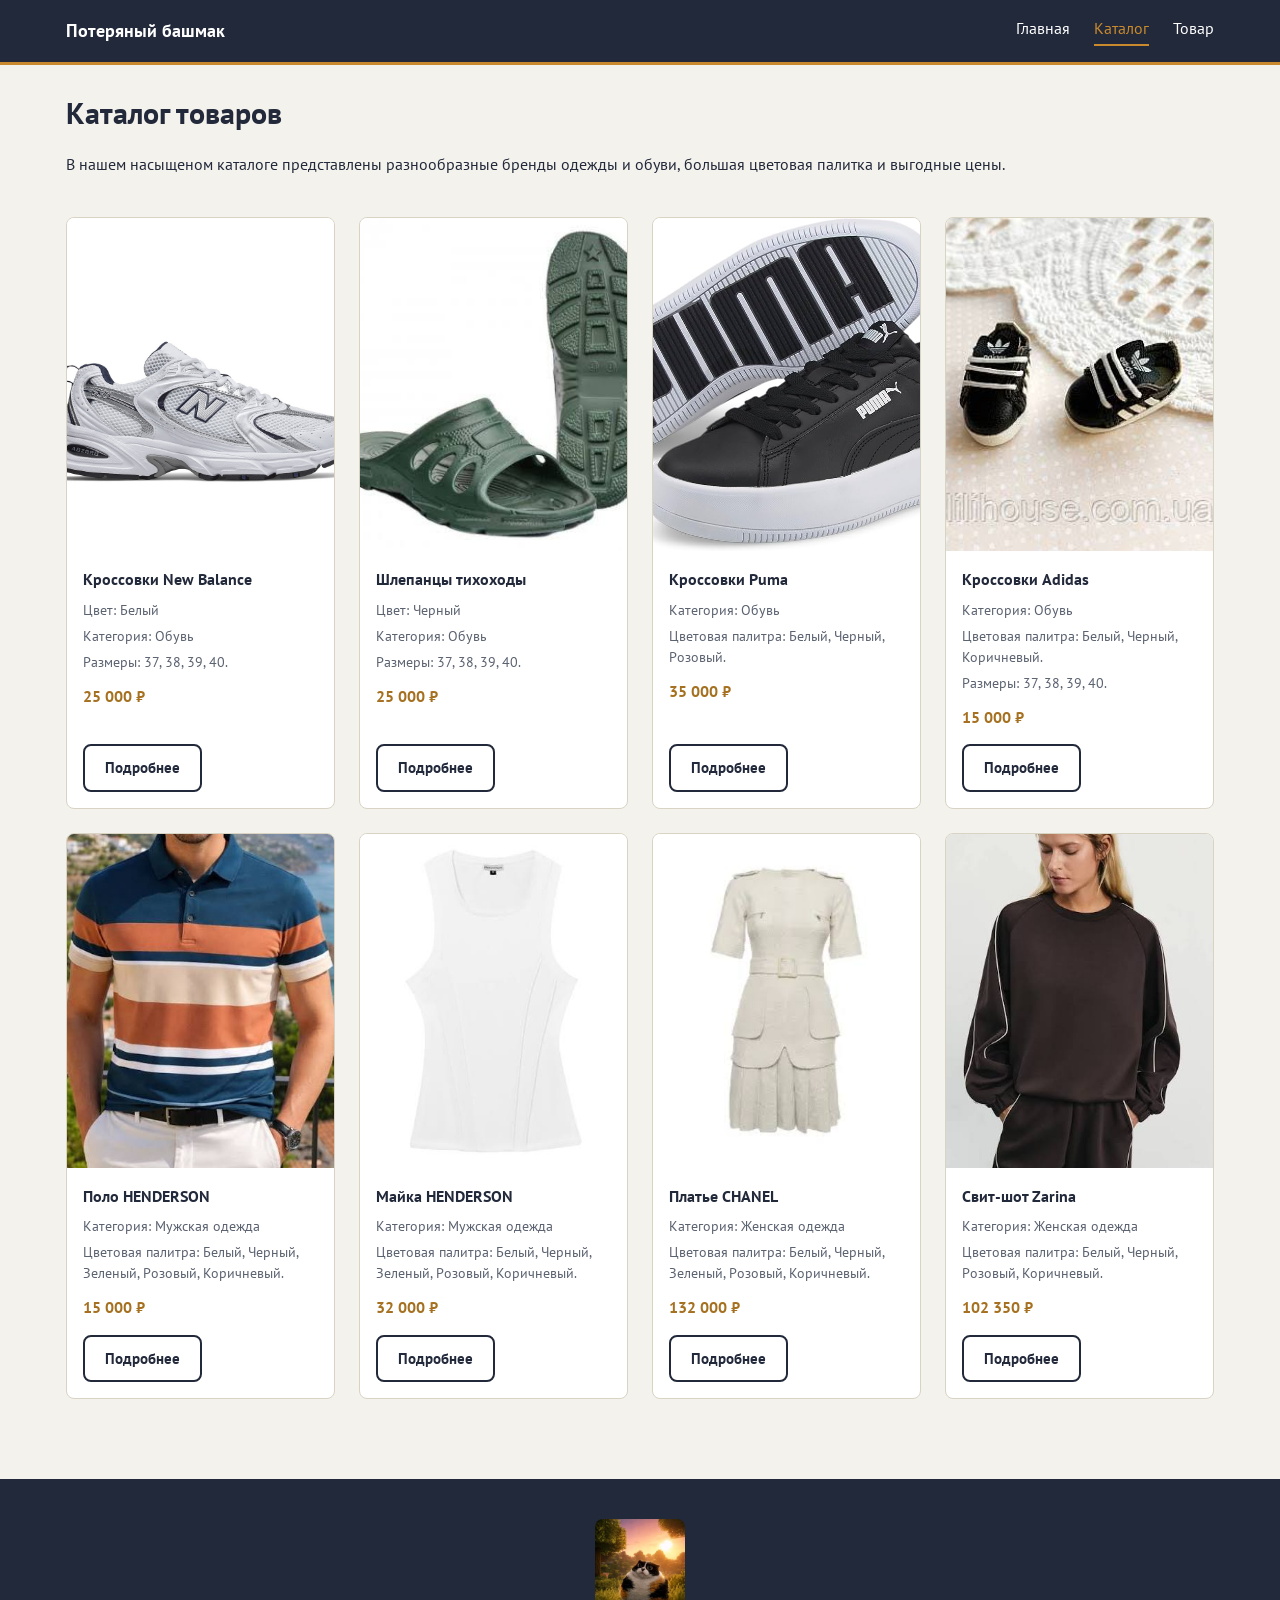
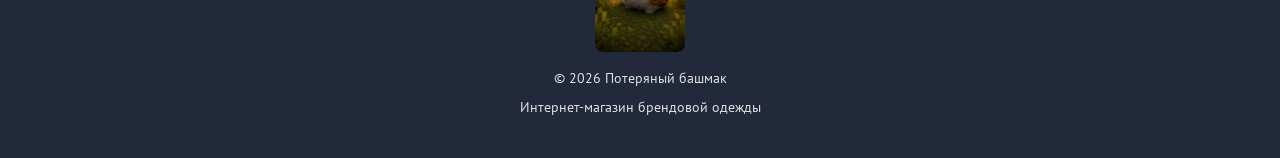
==== pages/catalog.html @ 73ab65d9 "Упрощение стиля (один акцентный цвет, шрифт PT Sans), отдельная карточка-файл на каждый товар, перек" ====
<!DOCTYPE html>
<html lang="ru">
<head>
    <meta charset="UTF-8">
    <meta name="viewport" content="width=device-width, initial-scale=1.0">
    <title>Каталог товаров — Потеряный башмак</title>
    <link rel="preconnect" href="https://fonts.googleapis.com">
    <link rel="preconnect" href="https://fonts.gstatic.com" crossorigin>
    <link rel="stylesheet" href="../css/style.css">
</head>
<body>
<header class="site-header">
    <div class="container">
        <div>
            <a href="../index.html" class="site-header__logo">Потеряный башмак</a>
        </div>

        <nav class="site-header__nav">
            <a href="../index.html" class="site-header__link">Главная</a>
            <a href="catalog.html" class="site-header__link site-header__link--active">Каталог</a>
            <a href="product-new-balance.html" class="site-header__link">Товар</a>
        </nav>
    </div>
</header>

<main>
    <section class="catalog-intro">
        <div class="container">
            <h1>Каталог товаров</h1>
            <p>
                В нашем насыщеном каталоге представлены разнообразные бренды одежды и обуви,
                большая цветовая палитка и выгодные цены.
            </p>
        </div>
    </section>

    <div class="container">
        <div class="catalog__grid">

            <article class="product-tile">
                <img src="../images/new_balance.jpg" alt="Кроссовки New Balance" class="product-tile__image">
                <div class="product-tile__body">
                    <h2 class="product-tile__title">Кроссовки New Balance</h2>
                    <p class="product-tile__meta">Цвет: Белый</p>
                    <p class="product-tile__meta">Категория: Обувь</p>
                    <p class="product-tile__meta">Размеры: 37, 38, 39, 40.</p>
                    <p class="product-tile__price">25 000 ₽</p>
                    <a href="product-new-balance.html" class="btn btn--outline product-tile__link">Подробнее</a>
                </div>
            </article>

            <article class="product-tile">
                <img src="../images/arm.jpg" alt="Шлепанцы тихоходы" class="product-tile__image">
                <div class="product-tile__body">
                    <h2 class="product-tile__title">Шлепанцы тихоходы</h2>
                    <p class="product-tile__meta">Цвет: Черный</p>
                    <p class="product-tile__meta">Категория: Обувь</p>
                    <p class="product-tile__meta">Размеры: 37, 38, 39, 40.</p>
                    <p class="product-tile__price">25 000 ₽</p>
                    <a href="product-tihohod.html" class="btn btn--outline product-tile__link">Подробнее</a>
                </div>
            </article>

            <article class="product-tile">
                <img src="../images/puma.jpg" alt="Кроссовки Puma" class="product-tile__image">
                <div class="product-tile__body">
                    <h2 class="product-tile__title">Кроссовки Puma</h2>
                    <p class="product-tile__meta">Категория: Обувь</p>
                    <p class="product-tile__meta">Цветовая палитра: Белый, Черный, Розовый.</p>
                    <p class="product-tile__price">35 000 ₽</p>
                    <a href="product-puma.html" class="btn btn--outline product-tile__link">Подробнее</a>
                </div>
            </article>

            <article class="product-tile">
                <img src="../images/adidas.jpg" alt="Кроссовки Adidas" class="product-tile__image">
                <div class="product-tile__body">
                    <h2 class="product-tile__title">Кроссовки Adidas</h2>
                    <p class="product-tile__meta">Категория: Обувь</p>
                    <p class="product-tile__meta">Цветовая палитра: Белый, Черный, Коричневый.</p>
                    <p class="product-tile__meta">Размеры: 37, 38, 39, 40.</p>
                    <p class="product-tile__price">15 000 ₽</p>
                    <a href="product-adidas.html" class="btn btn--outline product-tile__link">Подробнее</a>
                </div>
            </article>

            <article class="product-tile">
                <img src="../images/HENDERSON.jpg" alt="Поло HENDERSON" class="product-tile__image">
                <div class="product-tile__body">
                    <h2 class="product-tile__title">Поло HENDERSON</h2>
                    <p class="product-tile__meta">Категория: Мужская одежда</p>
                    <p class="product-tile__meta">Цветовая палитра: Белый, Черный, Зеленый, Розовый, Коричневый.</p>
                    <p class="product-tile__price">15 000 ₽</p>
                    <a href="product-henderson-polo.html" class="btn btn--outline product-tile__link">Подробнее</a>
                </div>
            </article>

            <article class="product-tile">
                <img src="../images/HENDERSON2.jpg" alt="Майка HENDERSON" class="product-tile__image">
                <div class="product-tile__body">
                    <h2 class="product-tile__title">Майка HENDERSON</h2>
                    <p class="product-tile__meta">Категория: Мужская одежда</p>
                    <p class="product-tile__meta">Цветовая палитра: Белый, Черный, Зеленый, Розовый, Коричневый.</p>
                    <p class="product-tile__price">32 000 ₽</p>
                    <a href="product-henderson-tank.html" class="btn btn--outline product-tile__link">Подробнее</a>
                </div>
            </article>

            <article class="product-tile">
                <img src="../images/CHANEL.jpg" alt="Платье CHANEL" class="product-tile__image">
                <div class="product-tile__body">
                    <h2 class="product-tile__title">Платье CHANEL</h2>
                    <p class="product-tile__meta">Категория: Женская одежда</p>
                    <p class="product-tile__meta">Цветовая палитра: Белый, Черный, Зеленый, Розовый, Коричневый.</p>
                    <p class="product-tile__price">132 000 ₽</p>
                    <a href="product-chanel.html" class="btn btn--outline product-tile__link">Подробнее</a>
                </div>
            </article>

            <article class="product-tile">
                <img src="../images/ZARINA.jpg" alt="Свит-шот Zarina" class="product-tile__image">
                <div class="product-tile__body">
                    <h2 class="product-tile__title">Свит-шот Zarina</h2>
                    <p class="product-tile__meta">Категория: Женская одежда</p>
                    <p class="product-tile__meta">Цветовая палитра: Белый, Черный, Розовый, Коричневый.</p>
                    <p class="product-tile__price">102 350 ₽</p>
                    <a href="product-zarina.html" class="btn btn--outline product-tile__link">Подробнее</a>
                </div>
            </article>

        </div>
    </div>
</main>

<footer class="site-footer">
    <div class="container">
        <img src="../images/kotost.jpg" alt="Котость" class="site-footer__mascot">
        <p>© 2026 Потеряный башмак</p>
        <p>Интернет-магазин брендовой одежды</p>
    </div>
</footer>
</body>
</html>
---- css/style.css ----
/* ==========================================================================
   Потеряный башмак — единый файл стилей (ЛР2: адаптивная CSS3-вёрстка)
   Вариант 3. Индивидуальное задание: переключатель размеров на Flexbox.

   Шрифт: PT Sans (Google Fonts, дизайнер — ParaType / А. Королькова)
   https://fonts.google.com/specimen/PT+Sans — свободная лицензия SIL OFL.
   ========================================================================== */

@import url('https://fonts.googleapis.com/css2?family=PT+Sans:wght@400;700&display=swap');

/* ---------- CSS-переменные ---------- */
:root {
  --color-ink: #22293a;      /* текст, шапка, подвал */
  --color-bg: #f4f2ec;       /* фон страницы */
  --color-surface: #ffffff;  /* фон карточек */
  --color-line: #d9d3c4;     /* границы */
  --color-muted: #5b6270;    /* второстепенный текст */
  --color-accent: #c98a2e;   /* единственный акцентный цвет */
  --color-accent-dark: #a5701f;

  --font-main: 'PT Sans', Arial, sans-serif;

  --space-xs: 0.5rem;
  --space-sm: 1rem;
  --space-md: 1.5rem;
  --space-lg: 2.5rem;

  --radius: 8px;
  --transition: 150ms ease;
  --content-width: 1180px;
}

/* ---------- Сброс и база ---------- */
*, *::before, *::after { box-sizing: border-box; }

body {
  margin: 0;
  font-family: var(--font-main);
  color: var(--color-ink);
  background: var(--color-bg);
  line-height: 1.55;
}

h1, h2, h3 { font-family: var(--font-main); font-weight: 700; margin: 0 0 var(--space-sm); }
h1 { font-size: 1.9rem; }
h2 { font-size: 1.3rem; }
h3 { font-size: 1.05rem; }

p { margin: 0 0 var(--space-sm); }
img { max-width: 100%; height: auto; display: block; }
a { color: inherit; }
ul { margin: 0; padding: 0; list-style: none; }
table { border-collapse: collapse; width: 100%; }

.container {
  width: 100%;
  max-width: var(--content-width);
  margin-inline: auto;
  padding-inline: var(--space-sm);
}

/* ---------- Кнопки ---------- */
.btn {
  display: inline-block;
  font-family: var(--font-main);
  font-weight: 700;
  font-size: 0.95rem;
  text-decoration: none;
  padding: 0.65em 1.3em;
  border-radius: var(--radius);
  border: 2px solid var(--color-accent);
  cursor: pointer;
  transition: background-color var(--transition), color var(--transition), transform var(--transition);
}

.btn--primary { background: var(--color-accent); color: var(--color-ink); }
.btn--primary:hover { background: var(--color-accent-dark); transform: translateY(-2px); }

.btn--outline { background: transparent; border-color: var(--color-ink); color: var(--color-ink); }
.btn--outline:hover { background: var(--color-ink); border-color: var(--color-ink); color: var(--color-bg); transform: translateY(-2px); }

.btn:focus-visible, a:focus-visible { outline: 2px solid var(--color-accent-dark); outline-offset: 2px; }

/* ==========================================================================
   Шапка (Flexbox)
   ========================================================================== */
.site-header {
  background: var(--color-ink);
  border-bottom: 3px solid var(--color-accent);
}

.site-header .container {
  display: flex;
  flex-wrap: wrap;
  align-items: center;
  justify-content: space-between;
  gap: var(--space-xs) var(--space-md);
  padding-block: var(--space-sm);
}

.site-header__logo {
  font-weight: 700;
  font-size: 1.1rem;
  text-decoration: none;
  color: #ffffff;
}

.site-header__nav { display: flex; flex-wrap: wrap; gap: var(--space-md); }

.site-header__link {
  text-decoration: none;
  color: #ffffff;
  font-weight: 400;
  padding-bottom: 3px;
  border-bottom: 2px solid transparent;
  transition: color var(--transition), border-color var(--transition);
}

.site-header__link:hover,
.site-header__link--active {
  color: var(--color-accent);
  border-color: var(--color-accent);
}

/* ==========================================================================
   Главная — hero и категории
   ========================================================================== */
.hero { padding-block: var(--space-lg); }
.hero__text { color: var(--color-muted); max-width: 60ch; }

.categories { padding-block: var(--space-md) var(--space-lg); }
.categories__title { margin-bottom: var(--space-md); }

.categories__grid {
  display: grid;
  grid-template-columns: repeat(auto-fit, minmax(220px, 1fr));
  gap: var(--space-md);
}

.category-card {
  background: var(--color-surface);
  border: 1px solid var(--color-line);
  border-radius: var(--radius);
  padding: var(--space-md);
  transition: transform var(--transition), box-shadow var(--transition);
}

.category-card:hover {
  transform: translateY(-3px);
  box-shadow: 0 6px 14px rgba(34, 41, 58, 0.08);
}

.category-card__title { margin-bottom: var(--space-xs); }
.category-card__text { color: var(--color-muted); font-size: 0.95rem; }

/* ==========================================================================
   Каталог — CSS Grid (1 → 2 → 4 колонки)
   ========================================================================== */
.catalog-intro { padding-block: var(--space-md); }

.catalog__grid {
  display: grid;
  grid-template-columns: 1fr;
  gap: var(--space-md);
  padding-bottom: var(--space-lg);
}

@media (min-width: 768px) {
  .catalog__grid { grid-template-columns: repeat(2, 1fr); }
}

@media (min-width: 1100px) {
  .catalog__grid { grid-template-columns: repeat(4, 1fr); }
}

.product-tile {
  display: flex;
  flex-direction: column;
  background: var(--color-surface);
  border: 1px solid var(--color-line);
  border-radius: var(--radius);
  overflow: hidden;
  transition: transform var(--transition), box-shadow var(--transition);
}

.product-tile:hover {
  transform: translateY(-3px);
  box-shadow: 0 6px 14px rgba(34, 41, 58, 0.08);
}

.product-tile__image { width: 100%; aspect-ratio: 4 / 5; object-fit: cover; }

.product-tile__body {
  padding: var(--space-sm);
  display: flex;
  flex-direction: column;
  gap: 0.3rem;
  flex-grow: 1;
}

.product-tile__title { font-size: 1rem; margin-bottom: 0.2rem; }
.product-tile__meta { margin: 0; font-size: 0.85rem; color: var(--color-muted); }
.product-tile__price { margin: 0.4rem 0 0.6rem; font-weight: 700; color: var(--color-accent-dark); }
.product-tile__link { margin-top: auto; align-self: flex-start; }

/* ==========================================================================
   Карточка товара (mobile-first, строка с 768px)
   ========================================================================== */
.product-card {
  display: flex;
  flex-direction: column;
  gap: var(--space-md);
  background: var(--color-surface);
  border: 1px solid var(--color-line);
  border-radius: var(--radius);
  padding: var(--space-md);
}

@media (min-width: 768px) {
  .product-card { flex-direction: row; align-items: flex-start; }
  .product-card__media { flex: 0 0 38%; }
  .product-card__body { flex: 1 1 auto; min-width: 0; }
}

.product-card__image { width: 100%; aspect-ratio: 4 / 5; object-fit: cover; border-radius: var(--radius); }

.product-card__title {
  position: relative;
  padding-bottom: var(--space-xs);
  margin-bottom: var(--space-sm);
  border-bottom: 3px solid var(--color-accent);
  display: inline-block;
}

.product-card__price strong { color: var(--color-accent-dark); }
.product-card__desc { color: var(--color-muted); }
.product-card__subtitle { margin-top: var(--space-md); }

.product-card__actions {
  display: flex;
  flex-wrap: wrap;
  gap: var(--space-sm);
  margin-top: var(--space-md);
}

/* ---------- Переключатель размеров (Flexbox, индивидуальное задание) ---------- */
.size-switcher { margin: var(--space-sm) 0; }

.size-switcher__label {
  display: block;
  font-size: 0.9rem;
  font-weight: 700;
  color: var(--color-muted);
  margin-bottom: 0.5rem;
}

.size-switcher__options { display: flex; flex-wrap: wrap; gap: 0.5rem; }

.size-switcher__input {
  position: absolute;
  opacity: 0;
  width: 1px;
  height: 1px;
  overflow: hidden;
}

.size-switcher__pill {
  display: inline-flex;
  align-items: center;
  justify-content: center;
  min-width: 2.4em;
  padding: 0.4em 0.6em;
  border: 2px solid var(--color-line);
  border-radius: var(--radius);
  font-weight: 700;
  color: var(--color-ink);
  cursor: pointer;
  transition: border-color var(--transition), background-color var(--transition), color var(--transition);
}

.size-switcher__pill:hover { border-color: var(--color-accent); }

.size-switcher__input:checked + .size-switcher__pill {
  background: var(--color-ink);
  border-color: var(--color-ink);
  color: var(--color-accent);
}

.size-switcher__input:focus-visible + .size-switcher__pill {
  outline: 2px solid var(--color-accent-dark);
  outline-offset: 2px;
}

/* ---------- Таблица характеристик (зебра) ---------- */
.table-scroll { width: 100%; overflow-x: auto; }
.spec-table { font-size: 0.92rem; min-width: 320px; }

.spec-table th {
  background: var(--color-ink);
  color: #ffffff;
  text-align: left;
  padding: 0.6em 0.8em;
  font-weight: 700;
}

.spec-table td { padding: 0.6em 0.8em; border-bottom: 1px solid var(--color-line); }
.spec-table tr:nth-child(even) { background: var(--color-bg); }
.spec-table tr:nth-child(odd)  { background: var(--color-surface); }

/* ---------- Список преимуществ ---------- */
.advantages { display: flex; flex-direction: column; gap: 0.4rem; }

.advantages__item {
  position: relative;
  padding-left: 1.3em;
  color: var(--color-muted);
}

.advantages__item::before {
  content: '✓';
  position: absolute;
  left: 0;
  color: var(--color-accent-dark);
  font-weight: 700;
}

/* ==========================================================================
   Подвал
   ========================================================================== */
.site-footer { background: var(--color-ink); margin-top: var(--space-lg); }

.site-footer .container {
  padding-block: var(--space-lg);
  display: flex;
  flex-direction: column;
  align-items: center;
  gap: var(--space-xs);
  text-align: center;
}

.site-footer__mascot { width: 90px; border-radius: var(--radius); margin-bottom: var(--space-xs); }
.site-footer p { margin: 0; font-size: 0.85rem; color: #ffffff; opacity: 0.85; }

@media (prefers-reduced-motion: reduce) {
  * { transition: none !important; }
}
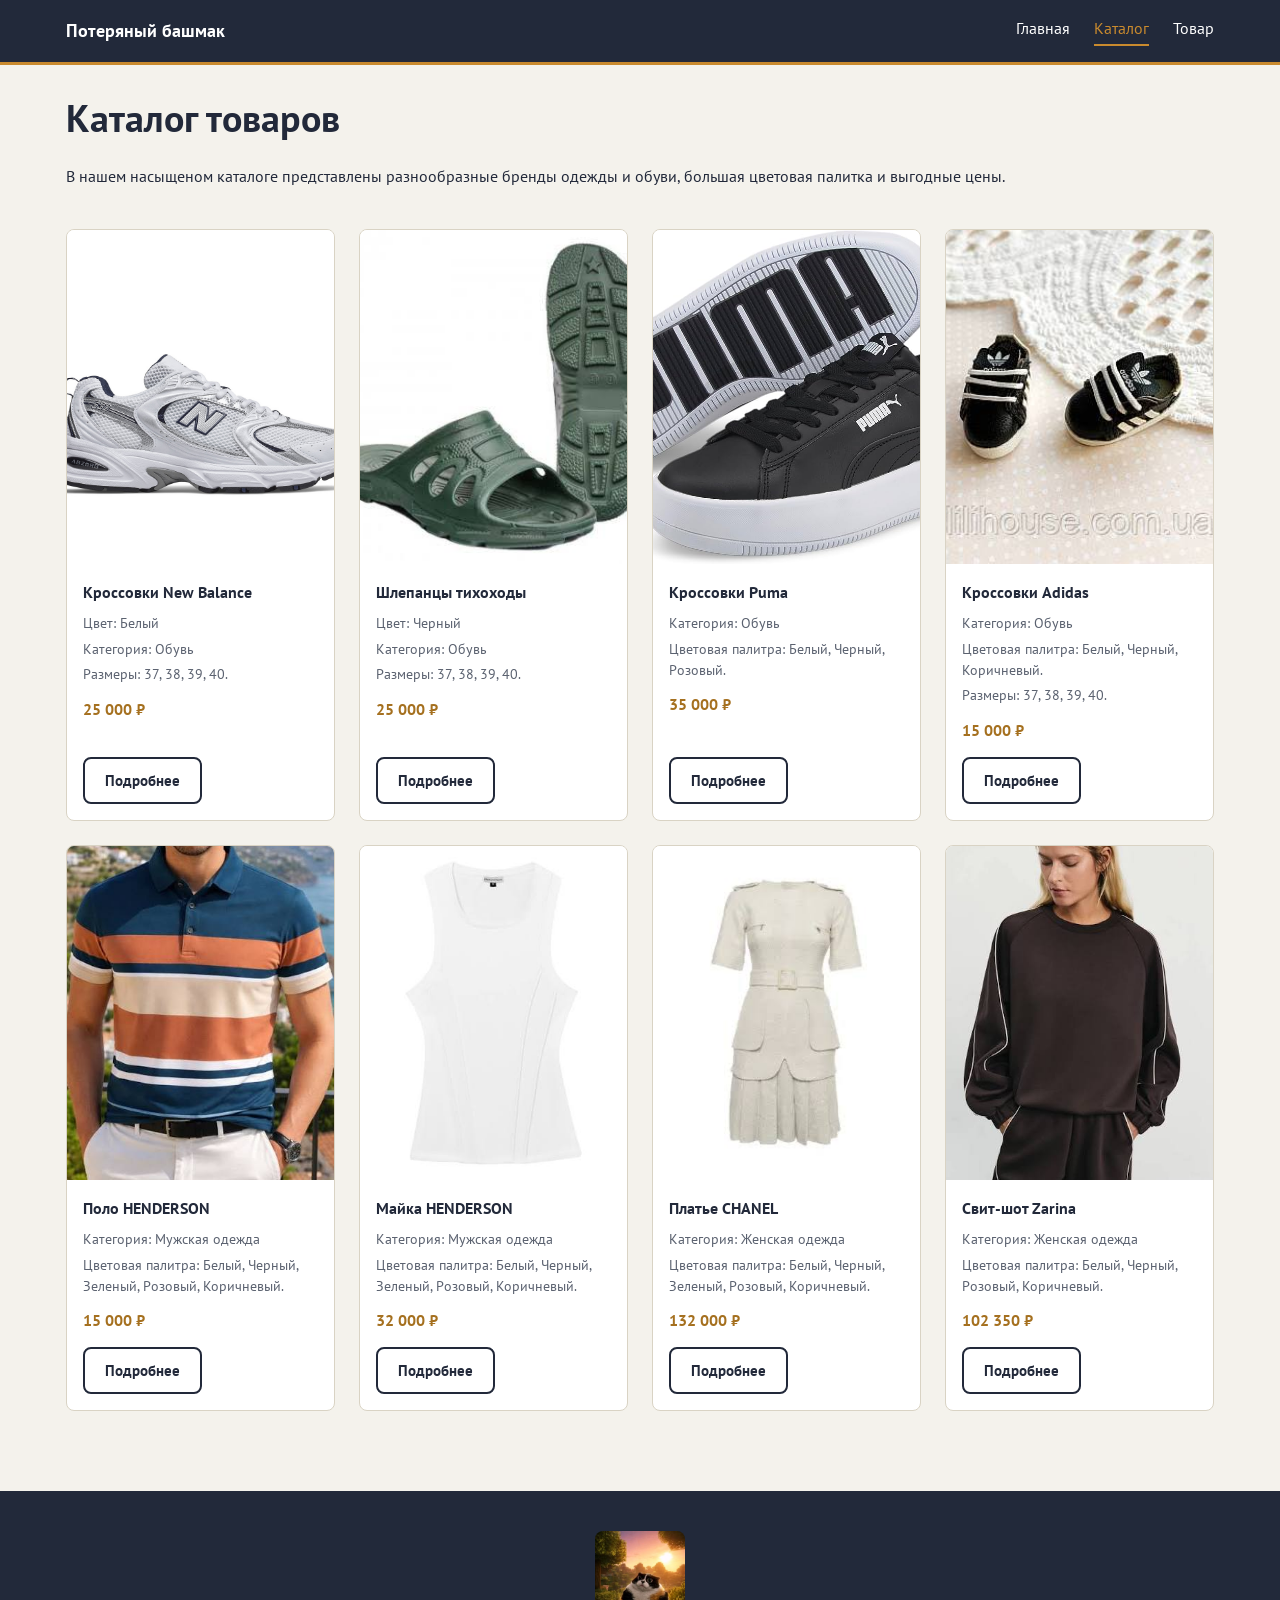
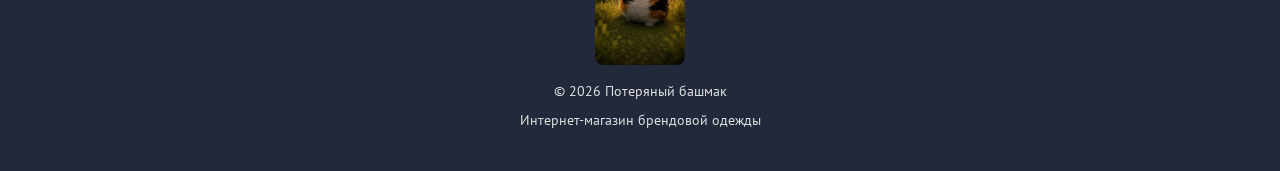
==== commit d9cb76f8: "Приведение к структуре ЛР2: единый product.html (3 страницы), Grid каталога на auto-fill/minmax без " ====
--- a/pages/catalog.html
+++ b/pages/catalog.html
@@ -18,7 +18,7 @@
         <nav class="site-header__nav">
             <a href="../index.html" class="site-header__link">Главная</a>
             <a href="catalog.html" class="site-header__link site-header__link--active">Каталог</a>
-            <a href="product-new-balance.html" class="site-header__link">Товар</a>
+            <a href="product.html" class="site-header__link">Товар</a>
         </nav>
     </div>
 </header>
@@ -45,7 +45,7 @@
                     <p class="product-tile__meta">Категория: Обувь</p>
                     <p class="product-tile__meta">Размеры: 37, 38, 39, 40.</p>
                     <p class="product-tile__price">25 000 ₽</p>
-                    <a href="product-new-balance.html" class="btn btn--outline product-tile__link">Подробнее</a>
+                    <a href="product.html#new-balance" class="btn btn--outline product-tile__link">Подробнее</a>
                 </div>
             </article>
 
@@ -57,7 +57,7 @@
                     <p class="product-tile__meta">Категория: Обувь</p>
                     <p class="product-tile__meta">Размеры: 37, 38, 39, 40.</p>
                     <p class="product-tile__price">25 000 ₽</p>
-                    <a href="product-tihohod.html" class="btn btn--outline product-tile__link">Подробнее</a>
+                    <a href="product.html#tihohod" class="btn btn--outline product-tile__link">Подробнее</a>
                 </div>
             </article>
 
@@ -68,7 +68,7 @@
                     <p class="product-tile__meta">Категория: Обувь</p>
                     <p class="product-tile__meta">Цветовая палитра: Белый, Черный, Розовый.</p>
                     <p class="product-tile__price">35 000 ₽</p>
-                    <a href="product-puma.html" class="btn btn--outline product-tile__link">Подробнее</a>
+                    <a href="product.html#puma" class="btn btn--outline product-tile__link">Подробнее</a>
                 </div>
             </article>
 
@@ -80,7 +80,7 @@
                     <p class="product-tile__meta">Цветовая палитра: Белый, Черный, Коричневый.</p>
                     <p class="product-tile__meta">Размеры: 37, 38, 39, 40.</p>
                     <p class="product-tile__price">15 000 ₽</p>
-                    <a href="product-adidas.html" class="btn btn--outline product-tile__link">Подробнее</a>
+                    <a href="product.html#adidas" class="btn btn--outline product-tile__link">Подробнее</a>
                 </div>
             </article>
 
@@ -91,7 +91,7 @@
                     <p class="product-tile__meta">Категория: Мужская одежда</p>
                     <p class="product-tile__meta">Цветовая палитра: Белый, Черный, Зеленый, Розовый, Коричневый.</p>
                     <p class="product-tile__price">15 000 ₽</p>
-                    <a href="product-henderson-polo.html" class="btn btn--outline product-tile__link">Подробнее</a>
+                    <a href="product.html#henderson-polo" class="btn btn--outline product-tile__link">Подробнее</a>
                 </div>
             </article>
 
@@ -102,7 +102,7 @@
                     <p class="product-tile__meta">Категория: Мужская одежда</p>
                     <p class="product-tile__meta">Цветовая палитра: Белый, Черный, Зеленый, Розовый, Коричневый.</p>
                     <p class="product-tile__price">32 000 ₽</p>
-                    <a href="product-henderson-tank.html" class="btn btn--outline product-tile__link">Подробнее</a>
+                    <a href="product.html#henderson-tank" class="btn btn--outline product-tile__link">Подробнее</a>
                 </div>
             </article>
 
@@ -113,7 +113,7 @@
                     <p class="product-tile__meta">Категория: Женская одежда</p>
                     <p class="product-tile__meta">Цветовая палитра: Белый, Черный, Зеленый, Розовый, Коричневый.</p>
                     <p class="product-tile__price">132 000 ₽</p>
-                    <a href="product-chanel.html" class="btn btn--outline product-tile__link">Подробнее</a>
+                    <a href="product.html#chanel" class="btn btn--outline product-tile__link">Подробнее</a>
                 </div>
             </article>
 
@@ -124,7 +124,7 @@
                     <p class="product-tile__meta">Категория: Женская одежда</p>
                     <p class="product-tile__meta">Цветовая палитра: Белый, Черный, Розовый, Коричневый.</p>
                     <p class="product-tile__price">102 350 ₽</p>
-                    <a href="product-zarina.html" class="btn btn--outline product-tile__link">Подробнее</a>
+                    <a href="product.html#zarina" class="btn btn--outline product-tile__link">Подробнее</a>
                 </div>
             </article>
 
--- a/css/style.css
+++ b/css/style.css
@@ -42,7 +42,7 @@
 }
 
 h1, h2, h3 { font-family: var(--font-main); font-weight: 700; margin: 0 0 var(--space-sm); }
-h1 { font-size: 1.9rem; }
+h1 { font-size: clamp(1.6rem, 1.2rem + 2vw, 2.4rem); }
 h2 { font-size: 1.3rem; }
 h3 { font-size: 1.05rem; }
 
@@ -78,6 +78,8 @@
 
 .btn--outline { background: transparent; border-color: var(--color-ink); color: var(--color-ink); }
 .btn--outline:hover { background: var(--color-ink); border-color: var(--color-ink); color: var(--color-bg); transform: translateY(-2px); }
+
+.btn:active { transform: translateY(0); }
 
 .btn:focus-visible, a:focus-visible { outline: 2px solid var(--color-accent-dark); outline-offset: 2px; }
 
@@ -160,17 +162,9 @@
 
 .catalog__grid {
   display: grid;
-  grid-template-columns: 1fr;
+  grid-template-columns: repeat(auto-fill, minmax(260px, 1fr));
   gap: var(--space-md);
   padding-bottom: var(--space-lg);
-}
-
-@media (min-width: 768px) {
-  .catalog__grid { grid-template-columns: repeat(2, 1fr); }
-}
-
-@media (min-width: 1100px) {
-  .catalog__grid { grid-template-columns: repeat(4, 1fr); }
 }
 
 .product-tile {
@@ -214,7 +208,10 @@
   border: 1px solid var(--color-line);
   border-radius: var(--radius);
   padding: var(--space-md);
-}
+  scroll-margin-top: 5rem;
+}
+
+.product-card + .product-card { margin-top: var(--space-lg); }
 
 @media (min-width: 768px) {
   .product-card { flex-direction: row; align-items: flex-start; }
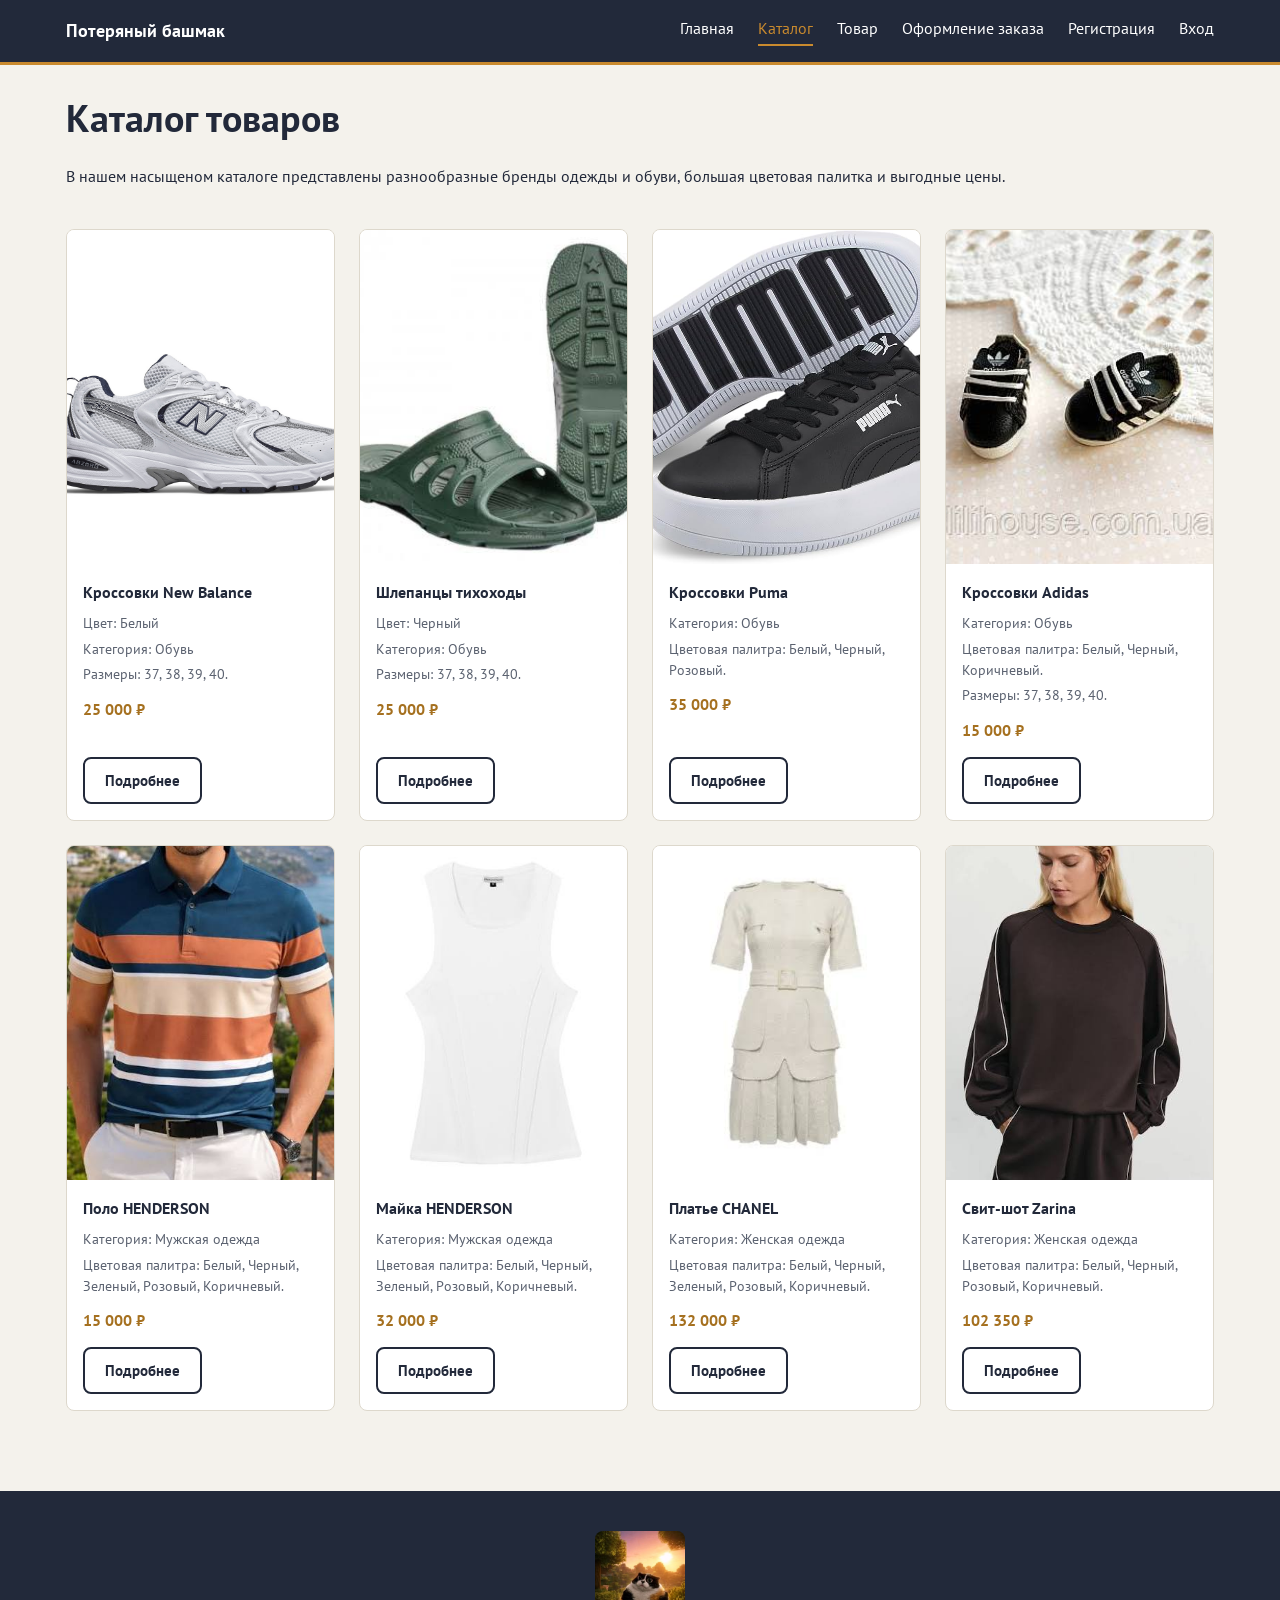
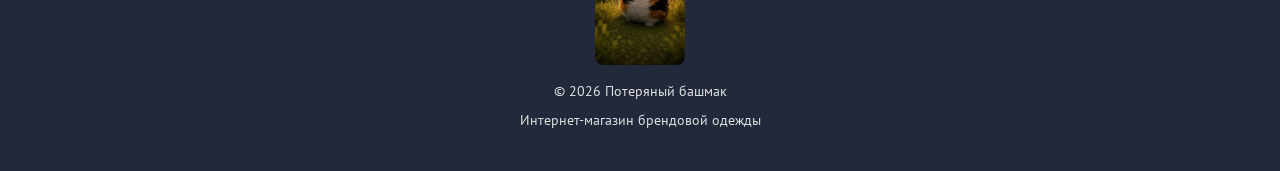
==== commit 4712c767: "Окно входа, регистрации и корзина заказов" ====
--- a/pages/catalog.html
+++ b/pages/catalog.html
@@ -19,6 +19,9 @@
             <a href="../index.html" class="site-header__link">Главная</a>
             <a href="catalog.html" class="site-header__link site-header__link--active">Каталог</a>
             <a href="product.html" class="site-header__link">Товар</a>
+            <a href="order.html" class="site-header__link">Оформление заказа</a>
+            <a href="registration.html" class="site-header__link">Регистрация</a>
+            <a href="login.html" class="site-header__link">Вход</a>
         </nav>
     </div>
 </header>
--- a/css/style.css
+++ b/css/style.css
@@ -1,21 +1,42 @@
-/* ==========================================================================
-   Потеряный башмак — единый файл стилей (ЛР2: адаптивная CSS3-вёрстка)
-   Вариант 3. Индивидуальное задание: переключатель размеров на Flexbox.
-
-   Шрифт: PT Sans (Google Fonts, дизайнер — ParaType / А. Королькова)
-   https://fonts.google.com/specimen/PT+Sans — свободная лицензия SIL OFL.
-   ========================================================================== */
-
-@import url('https://fonts.googleapis.com/css2?family=PT+Sans:wght@400;700&display=swap');
-
-/* ---------- CSS-переменные ---------- */
+
+
+@import url('https://fonts.googleapis.com/css2?family=PT+Sans:ital,wght@0,400;0,700;1,400;1,700&family=Shafarik&display=swap');
+
+
+.pt-sans-regular {
+  font-family: "PT Sans", sans-serif;
+  font-weight: 400;
+  font-style: normal;
+}
+
+.pt-sans-bold {
+  font-family: "PT Sans", sans-serif;
+  font-weight: 700;
+  font-style: normal;
+}
+
+.pt-sans-regular-italic {
+  font-family: "PT Sans", sans-serif;
+  font-weight: 400;
+  font-style: italic;
+}
+
+.pt-sans-bold-italic {
+  font-family: "PT Sans", sans-serif;
+  font-weight: 700;
+  font-style: italic;
+}
+
+
 :root {
-  --color-ink: #22293a;      /* текст, шапка, подвал */
-  --color-bg: #f4f2ec;       /* фон страницы */
-  --color-surface: #ffffff;  /* фон карточек */
-  --color-line: #d9d3c4;     /* границы */
-  --color-muted: #5b6270;    /* второстепенный текст */
-  --color-accent: #c98a2e;   /* единственный акцентный цвет */
+  --color-ink: #22293a;      
+  --color-bg: #f4f2ec;       
+  --color-surface: #ffffff;  
+  --color-muted: #5b6270;    
+  --color-line: #ddd8cc;
+  --color-ok: #2f855a;
+  --color-error: #c53030;
+  --color-accent: #c98a2e;   
   --color-accent-dark: #a5701f;
 
   --font-main: 'PT Sans', Arial, sans-serif;
@@ -30,7 +51,7 @@
   --content-width: 1180px;
 }
 
-/* ---------- Сброс и база ---------- */
+
 *, *::before, *::after { box-sizing: border-box; }
 
 body {
@@ -59,7 +80,7 @@
   padding-inline: var(--space-sm);
 }
 
-/* ---------- Кнопки ---------- */
+
 .btn {
   display: inline-block;
   font-family: var(--font-main);
@@ -83,9 +104,7 @@
 
 .btn:focus-visible, a:focus-visible { outline: 2px solid var(--color-accent-dark); outline-offset: 2px; }
 
-/* ==========================================================================
-   Шапка (Flexbox)
-   ========================================================================== */
+
 .site-header {
   background: var(--color-ink);
   border-bottom: 3px solid var(--color-accent);
@@ -124,9 +143,7 @@
   border-color: var(--color-accent);
 }
 
-/* ==========================================================================
-   Главная — hero и категории
-   ========================================================================== */
+
 .hero { padding-block: var(--space-lg); }
 .hero__text { color: var(--color-muted); max-width: 60ch; }
 
@@ -155,9 +172,7 @@
 .category-card__title { margin-bottom: var(--space-xs); }
 .category-card__text { color: var(--color-muted); font-size: 0.95rem; }
 
-/* ==========================================================================
-   Каталог — CSS Grid (1 → 2 → 4 колонки)
-   ========================================================================== */
+
 .catalog-intro { padding-block: var(--space-md); }
 
 .catalog__grid {
@@ -197,9 +212,8 @@
 .product-tile__price { margin: 0.4rem 0 0.6rem; font-weight: 700; color: var(--color-accent-dark); }
 .product-tile__link { margin-top: auto; align-self: flex-start; }
 
-/* ==========================================================================
-   Карточка товара (mobile-first, строка с 768px)
-   ========================================================================== */
+
+   
 .product-card {
   display: flex;
   flex-direction: column;
@@ -222,7 +236,6 @@
 .product-card__image { width: 100%; aspect-ratio: 4 / 5; object-fit: cover; border-radius: var(--radius); }
 
 .product-card__title {
-  position: relative;
   padding-bottom: var(--space-xs);
   margin-bottom: var(--space-sm);
   border-bottom: 3px solid var(--color-accent);
@@ -240,7 +253,7 @@
   margin-top: var(--space-md);
 }
 
-/* ---------- Переключатель размеров (Flexbox, индивидуальное задание) ---------- */
+
 .size-switcher { margin: var(--space-sm) 0; }
 
 .size-switcher__label {
@@ -288,7 +301,7 @@
   outline-offset: 2px;
 }
 
-/* ---------- Таблица характеристик (зебра) ---------- */
+
 .table-scroll { width: 100%; overflow-x: auto; }
 .spec-table { font-size: 0.92rem; min-width: 320px; }
 
@@ -304,7 +317,7 @@
 .spec-table tr:nth-child(even) { background: var(--color-bg); }
 .spec-table tr:nth-child(odd)  { background: var(--color-surface); }
 
-/* ---------- Список преимуществ ---------- */
+
 .advantages { display: flex; flex-direction: column; gap: 0.4rem; }
 
 .advantages__item {
@@ -321,9 +334,7 @@
   font-weight: 700;
 }
 
-/* ==========================================================================
-   Подвал
-   ========================================================================== */
+
 .site-footer { background: var(--color-ink); margin-top: var(--space-lg); }
 
 .site-footer .container {
@@ -338,6 +349,89 @@
 .site-footer__mascot { width: 90px; border-radius: var(--radius); margin-bottom: var(--space-xs); }
 .site-footer p { margin: 0; font-size: 0.85rem; color: #ffffff; opacity: 0.85; }
 
+/* ===== ФОРМЫ (ЛР3) ===== */
+
+.page-form { padding-block: var(--space-lg); }
+.page-form__lead { color: var(--color-muted); max-width: 60ch; }
+
+.form {
+  max-width: 640px;
+  background: var(--color-surface);
+  border: 1px solid var(--color-line);
+  border-radius: var(--radius);
+  padding: var(--space-md);
+}
+.form--wide { max-width: 760px; }
+.form--narrow { max-width: 440px; }
+
+.form__row { display: flex; flex-direction: column; gap: 0.35rem; margin-bottom: var(--space-sm); }
+.form__grid { display: grid; grid-template-columns: repeat(auto-fit, minmax(220px, 1fr)); gap: 0 var(--space-sm); }
+
+.form__label { font-weight: 700; font-size: 0.92rem; }
+.form__hint { margin: 0; font-size: 0.82rem; color: var(--color-muted); }
+
+.form__input,
+.form__select,
+.form__textarea {
+  width: 100%;
+  font-family: var(--font-main);
+  font-size: 1rem;
+  color: var(--color-ink);
+  background: #fff;
+  padding: 0.6em 0.75em;
+  border: 2px solid var(--color-line);
+  border-radius: var(--radius);
+  transition: border-color var(--transition), box-shadow var(--transition);
+}
+.form__textarea { min-height: 7rem; resize: vertical; }
+
+.form__input:focus,
+.form__select:focus,
+.form__textarea:focus {
+  outline: none;
+  border-color: var(--color-accent);
+  box-shadow: 0 0 0 3px rgba(201, 138, 46, 0.25);
+}
+
+/* :valid / :invalid — только после ввода, чтобы пустая форма не горела красным */
+.form__input:not(:placeholder-shown):valid { border-color: var(--color-ok); }
+.form__input:not(:placeholder-shown):invalid { border-color: var(--color-error); }
+.form__select:valid { border-color: var(--color-ok); }
+.form__input[type="number"]:valid { border-color: var(--color-ok); }
+.form__input[type="date"]:valid { border-color: var(--color-line); }
+.form__input[type="date"]:required:valid { border-color: var(--color-ok); }
+
+.form__fieldset {
+  border: 1px solid var(--color-line);
+  border-radius: var(--radius);
+  padding: var(--space-sm) var(--space-md) var(--space-xs);
+  margin: 0 0 var(--space-md);
+  min-width: 0;
+}
+.form__legend {
+  padding-inline: 0.5em;
+  font-weight: 700;
+  color: var(--color-accent-dark);
+}
+
+.form__choices { display: flex; flex-wrap: wrap; gap: 0.4rem var(--space-md); margin-bottom: var(--space-sm); }
+.form__choice { display: inline-flex; align-items: center; gap: 0.5em; cursor: pointer; }
+.form__choice input { width: 1.15em; height: 1.15em; accent-color: var(--color-accent-dark); cursor: pointer; }
+.form__choice input:focus-visible { outline: 2px solid var(--color-accent-dark); outline-offset: 2px; }
+.form__choice--block { display: flex; margin-bottom: var(--space-sm); }
+
+.form__actions { display: flex; flex-wrap: wrap; align-items: center; gap: var(--space-sm); margin-top: var(--space-sm); }
+.form__link { margin: var(--space-sm) 0 0; font-size: 0.95rem; }
+.form__link a { color: var(--color-accent-dark); font-weight: 700; }
+
+.form__total { font-size: 1.05rem; }
+
+@media (max-width: 480px) {
+  .form { padding: var(--space-sm); }
+  .form__fieldset { padding-inline: var(--space-sm); }
+  .form__actions .btn { width: 100%; text-align: center; }
+}
+
 @media (prefers-reduced-motion: reduce) {
   * { transition: none !important; }
 }
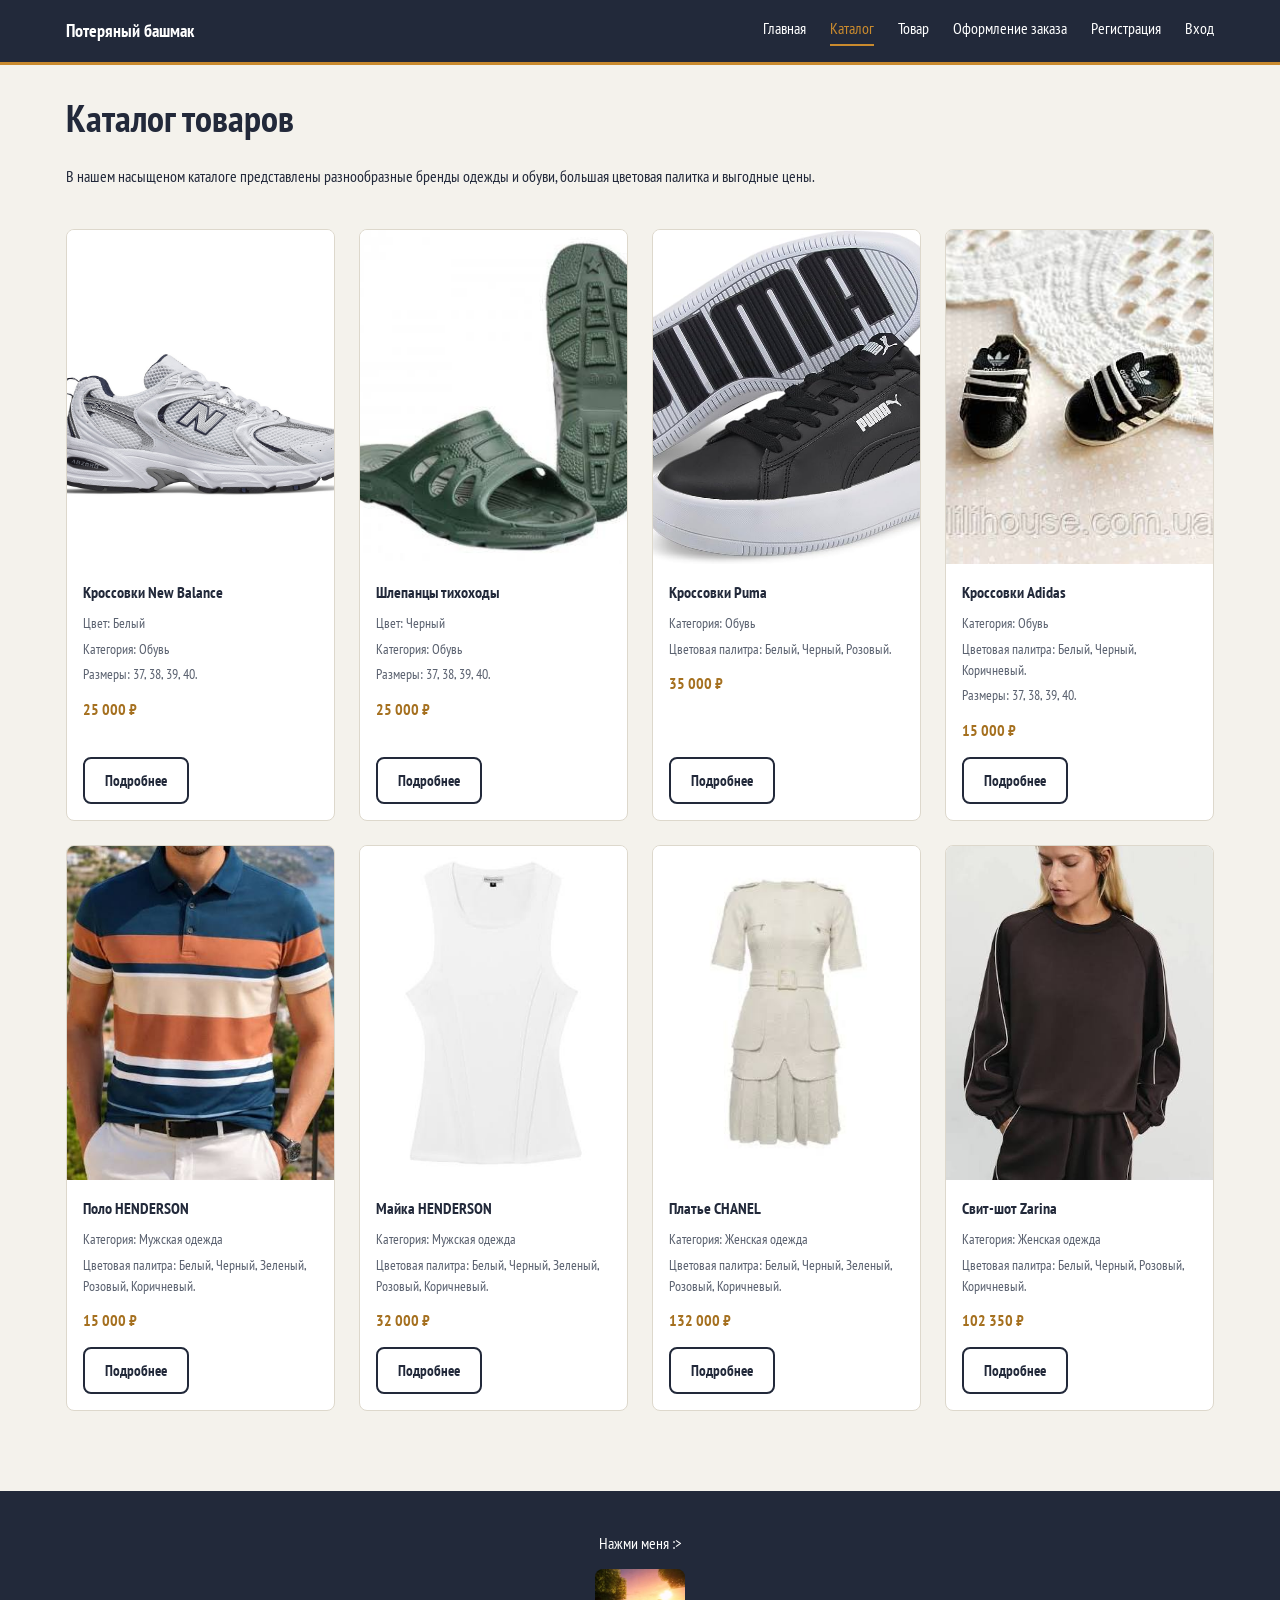
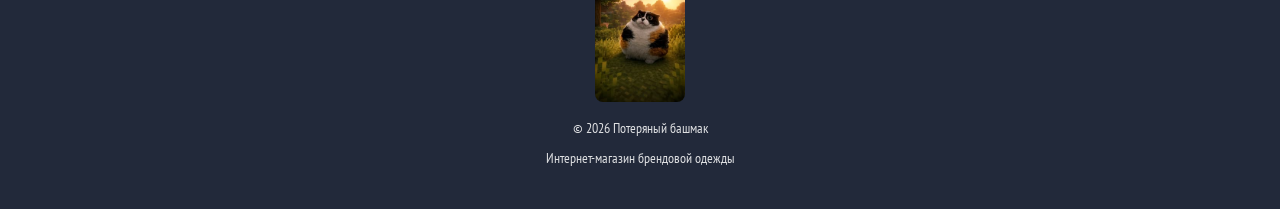
==== commit d5fa2be3: "котость 3" ====
--- a/pages/catalog.html
+++ b/pages/catalog.html
@@ -137,6 +137,7 @@
 
 <footer class="site-footer">
     <div class="container">
+         <a href="../index.html" class="site-header__link">Нажми меня :></a>
         <img src="../images/kotost.jpg" alt="Котость" class="site-footer__mascot">
         <p>© 2026 Потеряный башмак</p>
         <p>Интернет-магазин брендовой одежды</p>
--- a/css/style.css
+++ b/css/style.css
@@ -1,7 +1,4 @@
-
-
-@import url('https://fonts.googleapis.com/css2?family=PT+Sans:ital,wght@0,400;0,700;1,400;1,700&family=Shafarik&display=swap');
-
+@import url('https://fonts.googleapis.com/css2?family=PT+Sans+Narrow:wght@400;700&family=PT+Sans:ital,wght@0,400;0,700;1,400;1,700&display=swap');
 
 .pt-sans-regular {
   font-family: "PT Sans", sans-serif;
@@ -26,7 +23,6 @@
   font-weight: 700;
   font-style: italic;
 }
-
 
 :root {
   --color-ink: #22293a;      
@@ -39,7 +35,7 @@
   --color-accent: #c98a2e;   
   --color-accent-dark: #a5701f;
 
-  --font-main: 'PT Sans', Arial, sans-serif;
+  --font-main: 'PT Sans Narrow', Arial, sans-serif;
 
   --space-xs: 0.5rem;
   --space-sm: 1rem;
@@ -50,7 +46,6 @@
   --transition: 150ms ease;
   --content-width: 1180px;
 }
-
 
 *, *::before, *::after { box-sizing: border-box; }
 
@@ -80,7 +75,6 @@
   padding-inline: var(--space-sm);
 }
 
-
 .btn {
   display: inline-block;
   font-family: var(--font-main);
@@ -103,7 +97,6 @@
 .btn:active { transform: translateY(0); }
 
 .btn:focus-visible, a:focus-visible { outline: 2px solid var(--color-accent-dark); outline-offset: 2px; }
-
 
 .site-header {
   background: var(--color-ink);
@@ -143,7 +136,6 @@
   border-color: var(--color-accent);
 }
 
-
 .hero { padding-block: var(--space-lg); }
 .hero__text { color: var(--color-muted); max-width: 60ch; }
 
@@ -171,7 +163,6 @@
 
 .category-card__title { margin-bottom: var(--space-xs); }
 .category-card__text { color: var(--color-muted); font-size: 0.95rem; }
-
 
 .catalog-intro { padding-block: var(--space-md); }
 
@@ -212,8 +203,6 @@
 .product-tile__price { margin: 0.4rem 0 0.6rem; font-weight: 700; color: var(--color-accent-dark); }
 .product-tile__link { margin-top: auto; align-self: flex-start; }
 
-
-   
 .product-card {
   display: flex;
   flex-direction: column;
@@ -252,7 +241,6 @@
   gap: var(--space-sm);
   margin-top: var(--space-md);
 }
-
 
 .size-switcher { margin: var(--space-sm) 0; }
 
@@ -301,7 +289,6 @@
   outline-offset: 2px;
 }
 
-
 .table-scroll { width: 100%; overflow-x: auto; }
 .spec-table { font-size: 0.92rem; min-width: 320px; }
 
@@ -317,7 +304,6 @@
 .spec-table tr:nth-child(even) { background: var(--color-bg); }
 .spec-table tr:nth-child(odd)  { background: var(--color-surface); }
 
-
 .advantages { display: flex; flex-direction: column; gap: 0.4rem; }
 
 .advantages__item {
@@ -334,7 +320,6 @@
   font-weight: 700;
 }
 
-
 .site-footer { background: var(--color-ink); margin-top: var(--space-lg); }
 
 .site-footer .container {
@@ -349,7 +334,7 @@
 .site-footer__mascot { width: 90px; border-radius: var(--radius); margin-bottom: var(--space-xs); }
 .site-footer p { margin: 0; font-size: 0.85rem; color: #ffffff; opacity: 0.85; }
 
-/* ===== ФОРМЫ (ЛР3) ===== */
+
 
 .page-form { padding-block: var(--space-lg); }
 .page-form__lead { color: var(--color-muted); max-width: 60ch; }
@@ -393,7 +378,6 @@
   box-shadow: 0 0 0 3px rgba(201, 138, 46, 0.25);
 }
 
-/* :valid / :invalid — только после ввода, чтобы пустая форма не горела красным */
 .form__input:not(:placeholder-shown):valid { border-color: var(--color-ok); }
 .form__input:not(:placeholder-shown):invalid { border-color: var(--color-error); }
 .form__select:valid { border-color: var(--color-ok); }
@@ -434,4 +418,4 @@
 
 @media (prefers-reduced-motion: reduce) {
   * { transition: none !important; }
-}
+}
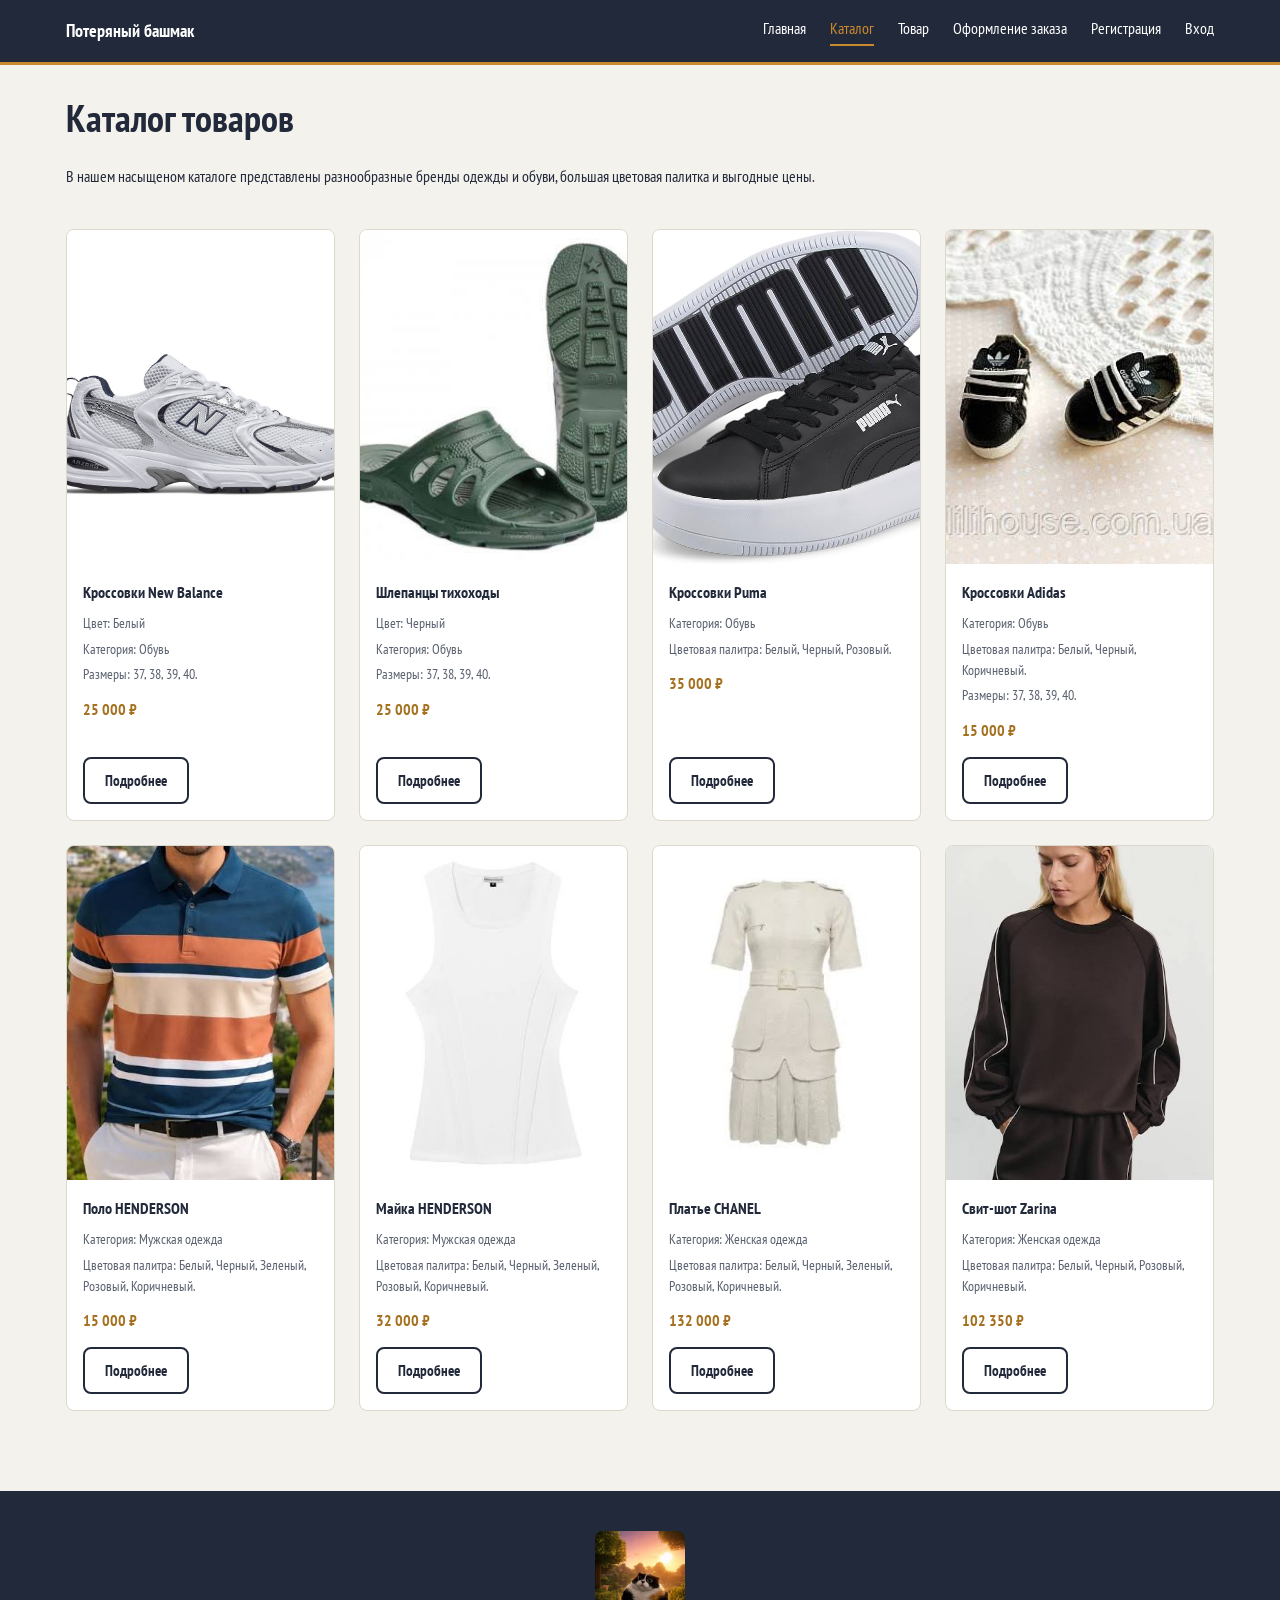
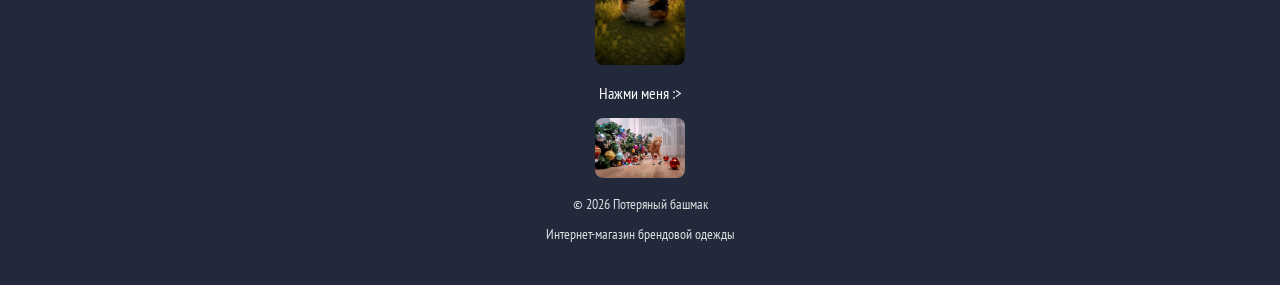
==== commit c7f318cc: "новогодний апдейт" ====
--- a/pages/catalog.html
+++ b/pages/catalog.html
@@ -137,8 +137,9 @@
 
 <footer class="site-footer">
     <div class="container">
+        <img src="../images/kotost.jpg" alt="Котость" class="site-footer__mascot">
          <a href="../index.html" class="site-header__link">Нажми меня :></a>
-        <img src="../images/kotost.jpg" alt="Котость" class="site-footer__mascot">
+        <img src="../images/kotost2.jpg" alt="Котость" class="site-footer__mascot">
         <p>© 2026 Потеряный башмак</p>
         <p>Интернет-магазин брендовой одежды</p>
     </div>
--- a/css/style.css
+++ b/css/style.css
@@ -336,18 +336,20 @@
 
 
 
-.page-form { padding-block: var(--space-lg); }
+.page-form { --form-w: 640px; padding-block: var(--space-lg); }
+.page-form--narrow { --form-w: 440px; }
+.page-form--wide { --form-w: 760px; }
+/* заголовок, подпись и форма — одна колонка по центру страницы (как .form-page в ЛР3) */
+.page-form .container { max-width: calc(var(--form-w) + 2 * var(--space-sm)); }
 .page-form__lead { color: var(--color-muted); max-width: 60ch; }
 
 .form {
-  max-width: 640px;
+  width: 100%;
   background: var(--color-surface);
   border: 1px solid var(--color-line);
   border-radius: var(--radius);
   padding: var(--space-md);
 }
-.form--wide { max-width: 760px; }
-.form--narrow { max-width: 440px; }
 
 .form__row { display: flex; flex-direction: column; gap: 0.35rem; margin-bottom: var(--space-sm); }
 .form__grid { display: grid; grid-template-columns: repeat(auto-fit, minmax(220px, 1fr)); gap: 0 var(--space-sm); }
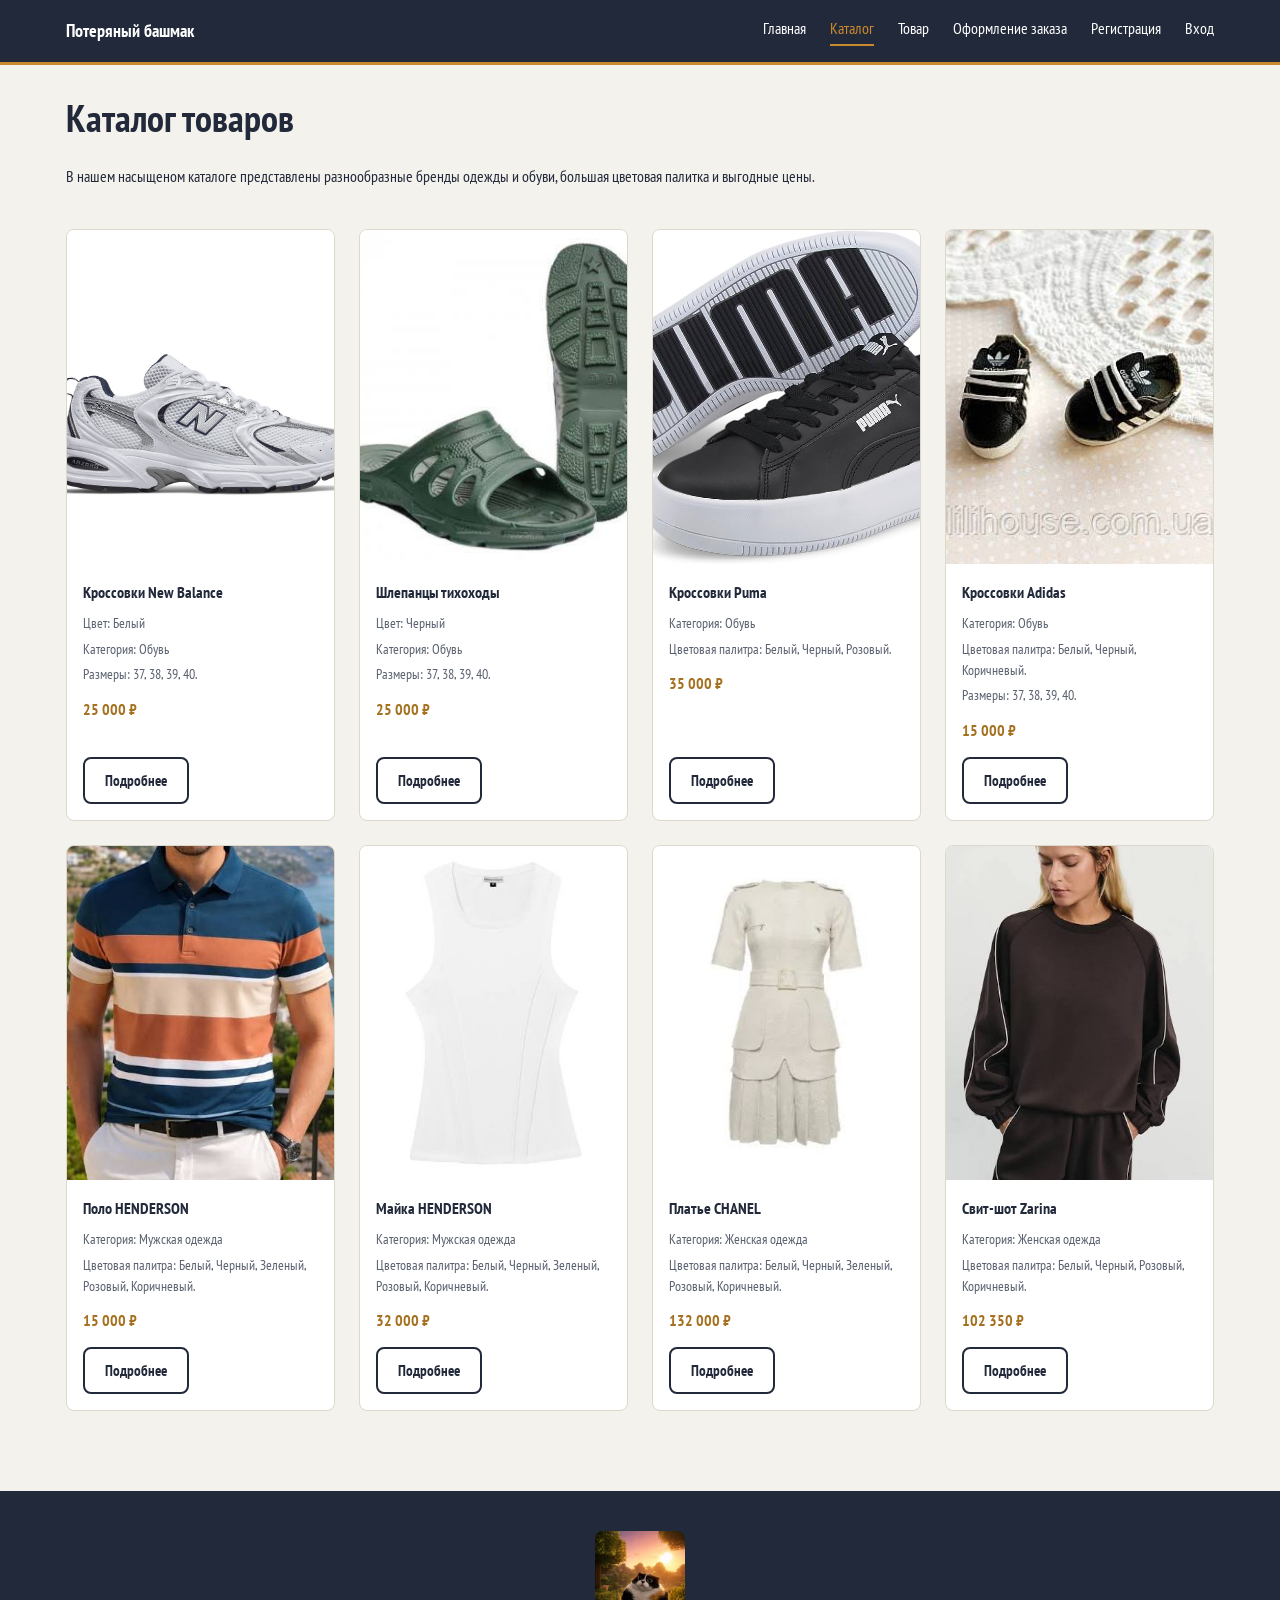
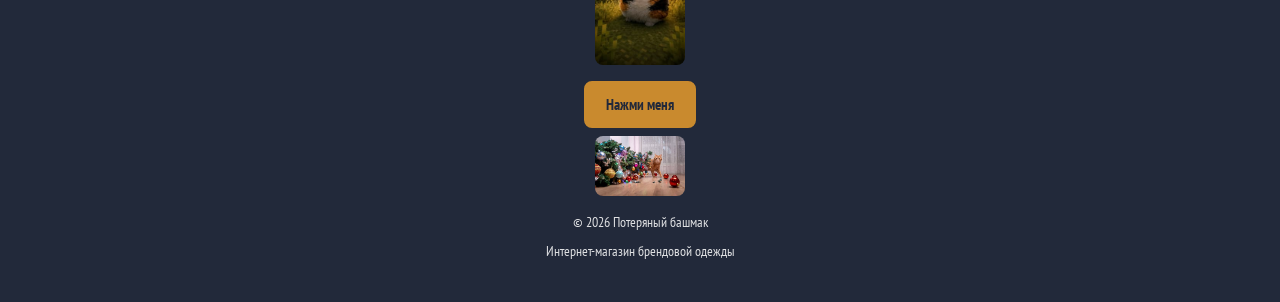
==== commit 55e7672f: "gif котость" ====
--- a/pages/catalog.html
+++ b/pages/catalog.html
@@ -138,7 +138,10 @@
 <footer class="site-footer">
     <div class="container">
         <img src="../images/kotost.jpg" alt="Котость" class="site-footer__mascot">
-         <a href="../index.html" class="site-header__link">Нажми меня :></a>
+         <details class="footer-spoiler">
+    <summary class="btn btn--primary">Нажми меня</summary>
+    <img src="../images/my-animation.gif" alt="Анимация" class="site-footer__gif">
+</details>
         <img src="../images/kotost2.jpg" alt="Котость" class="site-footer__mascot">
         <p>© 2026 Потеряный башмак</p>
         <p>Интернет-магазин брендовой одежды</p>
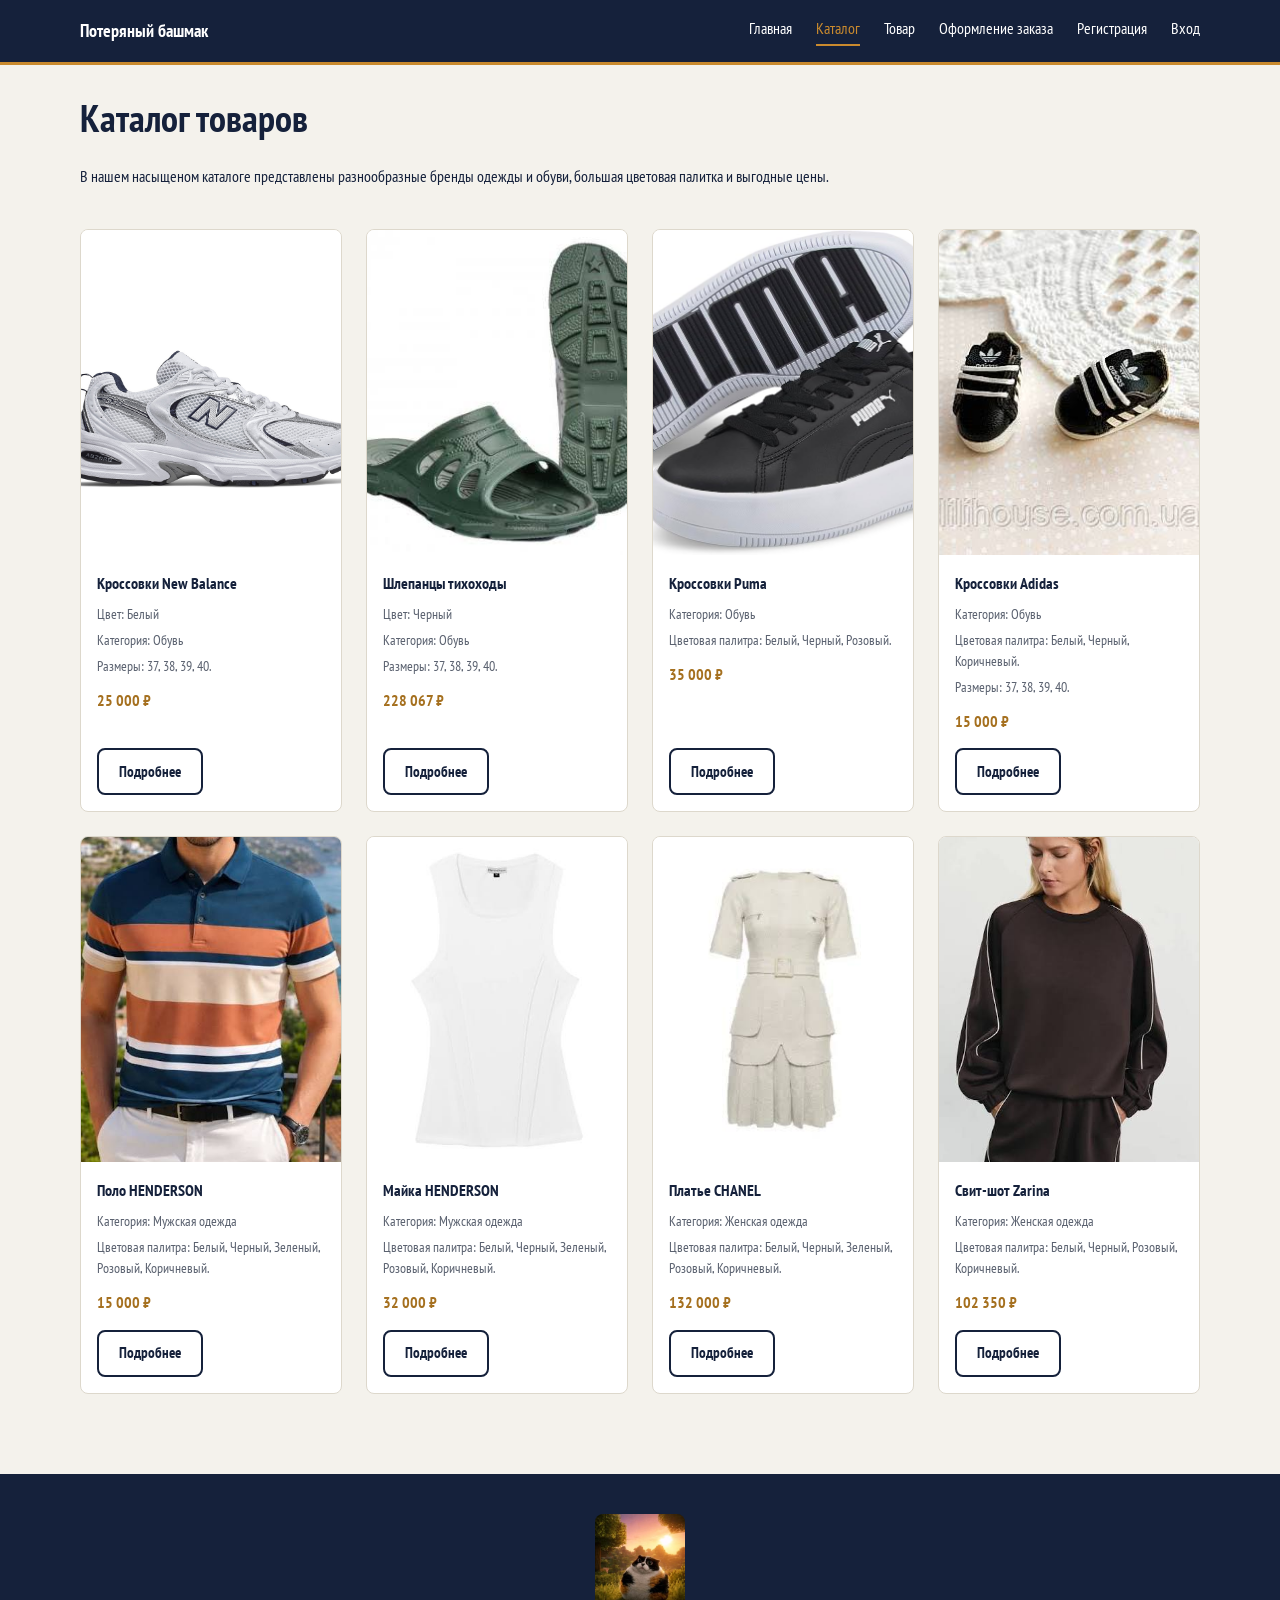
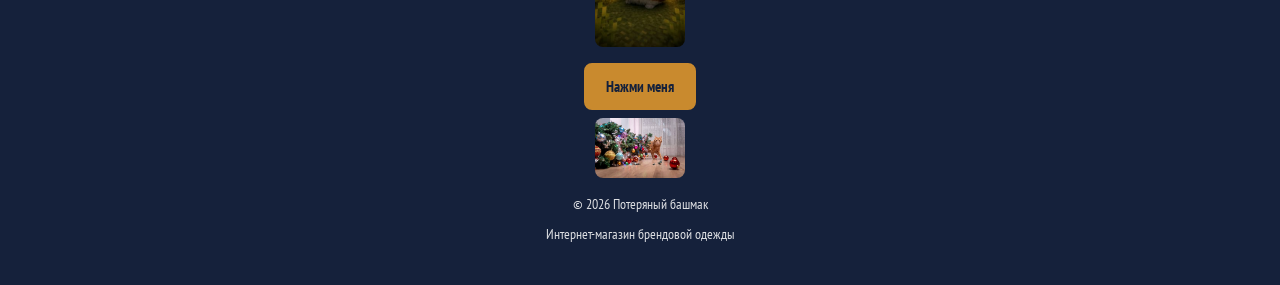
==== commit dbe14013: "2 лаба проверена" ====
--- a/pages/catalog.html
+++ b/pages/catalog.html
@@ -59,7 +59,7 @@
                     <p class="product-tile__meta">Цвет: Черный</p>
                     <p class="product-tile__meta">Категория: Обувь</p>
                     <p class="product-tile__meta">Размеры: 37, 38, 39, 40.</p>
-                    <p class="product-tile__price">25 000 ₽</p>
+                    <p class="product-tile__price">228 067 ₽</p>
                     <a href="product.html#tihohod" class="btn btn--outline product-tile__link">Подробнее</a>
                 </div>
             </article>
@@ -140,7 +140,7 @@
         <img src="../images/kotost.jpg" alt="Котость" class="site-footer__mascot">
          <details class="footer-spoiler">
     <summary class="btn btn--primary">Нажми меня</summary>
-    <img src="../images/my-animation.gif" alt="Анимация" class="site-footer__gif">
+    <img src="../images/my-animation.gif" alt="Анимация" class="site-footer__mascot">
 </details>
         <img src="../images/kotost2.jpg" alt="Котость" class="site-footer__mascot">
         <p>© 2026 Потеряный башмак</p>
--- a/css/style.css
+++ b/css/style.css
@@ -25,7 +25,7 @@
 }
 
 :root {
-  --color-ink: #22293a;      
+  --color-ink: #15213b;      
   --color-bg: #f4f2ec;       
   --color-surface: #ffffff;  
   --color-muted: #5b6270;    
@@ -69,7 +69,7 @@
 table { border-collapse: collapse; width: 100%; }
 
 .container {
-  width: 100%;
+  width: 90%;
   max-width: var(--content-width);
   margin-inline: auto;
   padding-inline: var(--space-sm);
@@ -137,7 +137,17 @@
 }
 
 .hero { padding-block: var(--space-lg); }
-.hero__text { color: var(--color-muted); max-width: 60ch; }
+.hero__text {
+  color: var(--color-muted);
+  text-align: justify;
+  hyphens: auto;
+}
+
+.hero .btn {
+  display: block;        
+  width: fit-content;    
+  margin-inline: auto;   
+}
 
 .categories { padding-block: var(--space-md) var(--space-lg); }
 .categories__title { margin-bottom: var(--space-md); }
@@ -339,7 +349,6 @@
 .page-form { --form-w: 640px; padding-block: var(--space-lg); }
 .page-form--narrow { --form-w: 440px; }
 .page-form--wide { --form-w: 760px; }
-/* заголовок, подпись и форма — одна колонка по центру страницы (как .form-page в ЛР3) */
 .page-form .container { max-width: calc(var(--form-w) + 2 * var(--space-sm)); }
 .page-form__lead { color: var(--color-muted); max-width: 60ch; }
 
